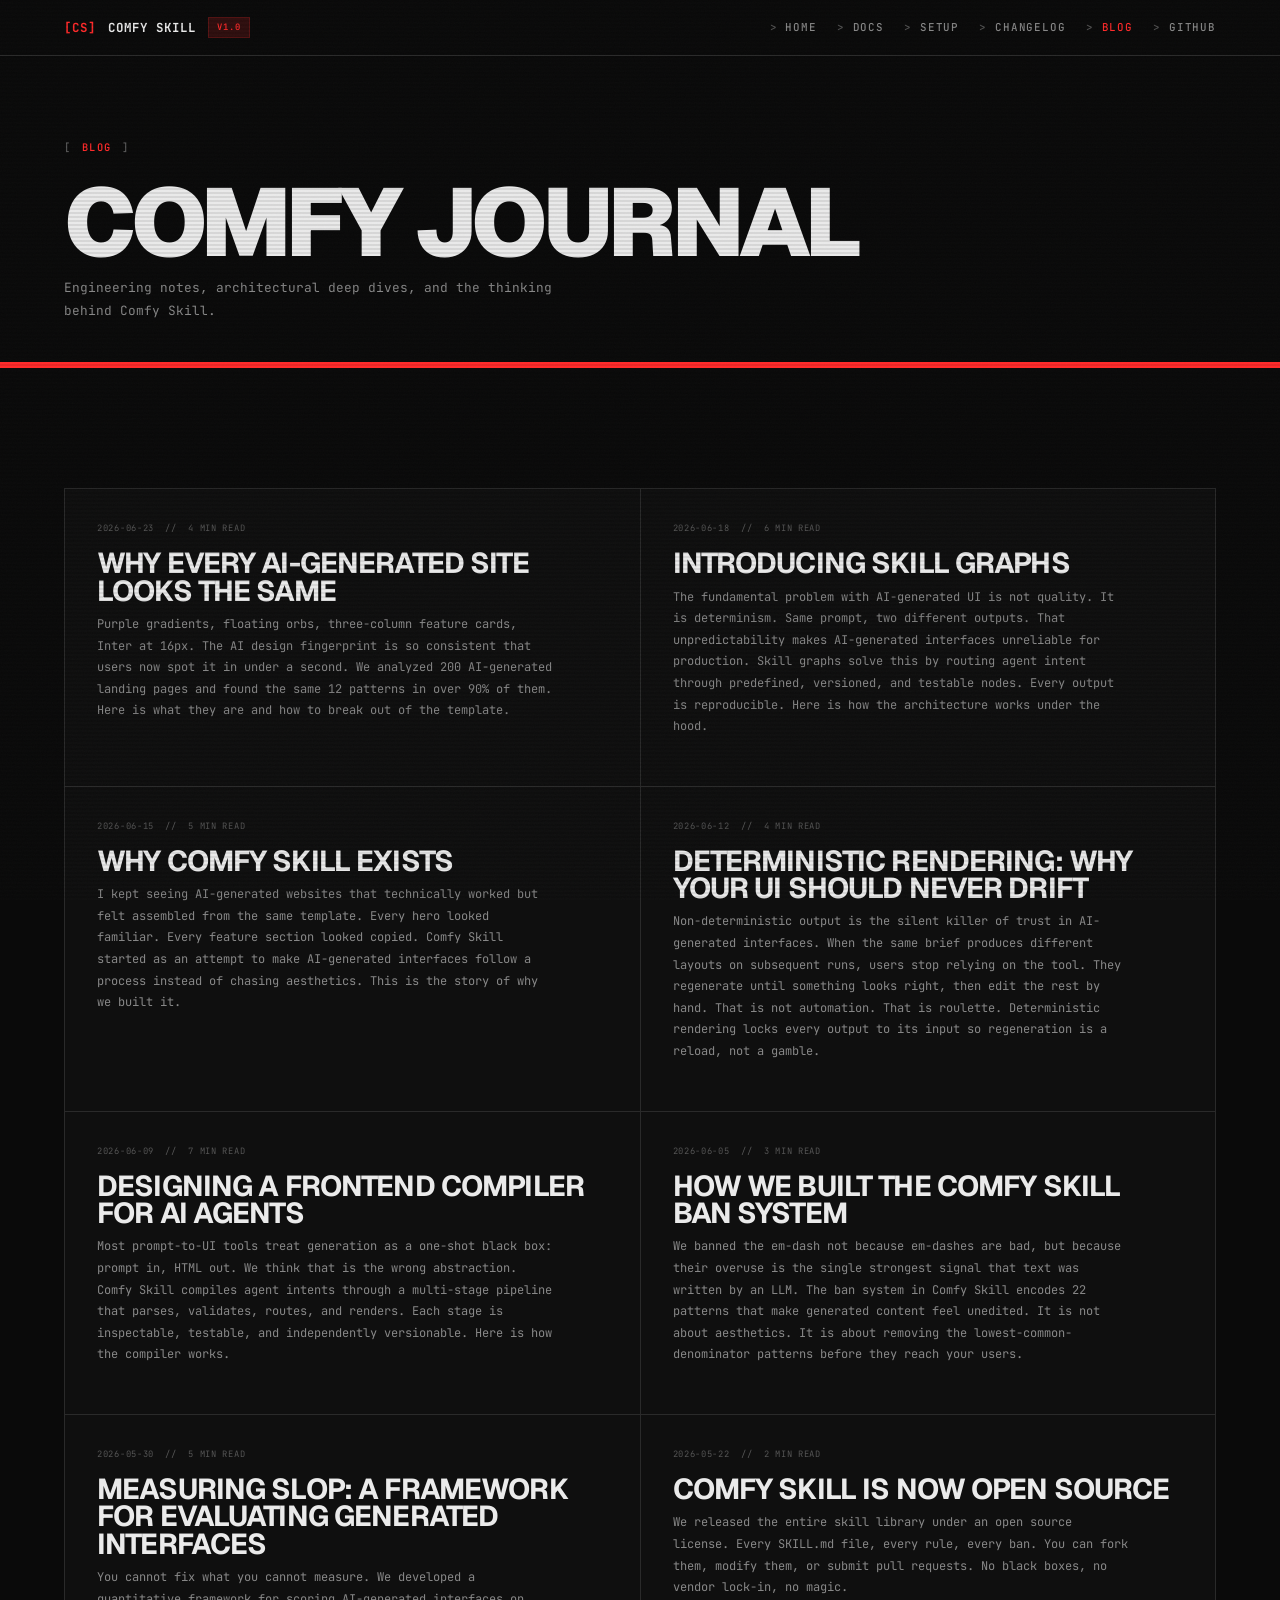
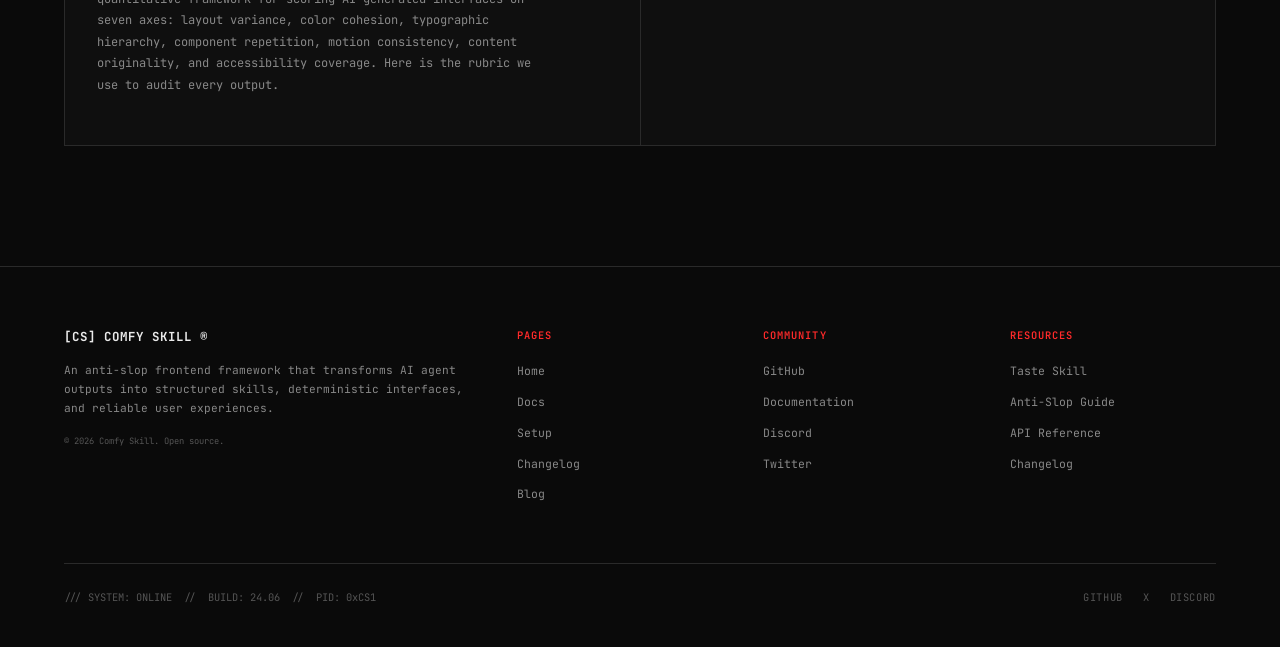
==== blog.html @ bde183cc "Website redesign" ====
<!DOCTYPE html>
<html lang="en">
<head>
  <meta charset="UTF-8" />
  <meta name="viewport" content="width=device-width, initial-scale=1.0" />
  <title>COMFY SKILL /// COMFY JOURNAL</title>
  <meta name="description" content="Comfy Journal - engineering, architecture, and philosophy behind Comfy Skill." />
  <link rel="preconnect" href="https://fonts.googleapis.com" />
  <link rel="preconnect" href="https://fonts.gstatic.com" crossorigin />
  <link href="https://fonts.googleapis.com/css2?family=Geist:wght@500;700;800;900&family=JetBrains+Mono:wght@400;500;600;700&display=swap" rel="stylesheet" />
  <link rel="stylesheet" href="styles.css" />
</head>
<body>
  <!-- ============ NAVIGATION ============ -->
  <nav class="nav" id="nav" role="navigation">
    <div class="nav-inner">
      <a href="index.html" class="nav-logo" aria-label="Comfy Skill home">
        <span class="nav-logo-mark" style="color:var(--red);">[CS]</span>
        <span>Comfy Skill</span>
        <span class="nav-badge">v1.0</span>
      </a>
      <ul class="nav-links">
        <li><a href="index.html">Home</a></li>
        <li><a href="docs.html">Docs</a></li>
        <li><a href="setup.html">Setup</a></li>
        <li><a href="changelog.html">Changelog</a></li>
        <li><a href="blog.html" class="active">Blog</a></li>
        <li><a href="https://github.com/Seive27/comfy-skill.git" target="_blank" rel="noopener">GitHub</a></li>
      </ul>
      <button class="nav-mobile-toggle" aria-label="Menu" aria-expanded="false">MENU</button>
    </div>
  </nav>

  <!-- ============ PAGE HEADER ============ -->
  <section class="page-header section-accent">
    <div class="container">
      <div class="section-label">BLOG</div>
      <h1>Comfy Journal</h1>
      <p>Engineering notes, architectural deep dives, and the thinking behind Comfy Skill.</p>
    </div>
  </section>

  <!-- ============ BLOG POSTS ============ -->
  <section class="section-accent">
    <div class="container">
      <div class="blog-grid">
        <article class="blog-card reveal">
          <div class="blog-meta">2026-06-23 &nbsp;//&nbsp; 4 min read</div>
          <h3>Why every AI-generated site looks the same</h3>
          <p>
            Purple gradients, floating orbs, three-column feature cards, Inter at 16px.
            The AI design fingerprint is so consistent that users now spot it in under a second.
            We analyzed 200 AI-generated landing pages and found the same 12 patterns in over
            90% of them. Here is what they are and how to break out of the template.
          </p>
        </article>

        <article class="blog-card reveal reveal-delay-1">
          <div class="blog-meta">2026-06-18 &nbsp;//&nbsp; 6 min read</div>
          <h3>Introducing Skill Graphs</h3>
          <p>
            The fundamental problem with AI-generated UI is not quality. It is determinism.
            Same prompt, two different outputs. That unpredictability makes AI-generated
            interfaces unreliable for production. Skill graphs solve this by routing agent
            intent through predefined, versioned, and testable nodes. Every output is
            reproducible. Here is how the architecture works under the hood.
          </p>
        </article>

        <article class="blog-card reveal reveal-delay-2">
          <div class="blog-meta">2026-06-15 &nbsp;//&nbsp; 5 min read</div>
          <h3>Why Comfy Skill exists</h3>
          <p>
            I kept seeing AI-generated websites that technically worked but felt assembled from
            the same template. Every hero looked familiar. Every feature section looked copied.
            Comfy Skill started as an attempt to make AI-generated interfaces follow a process
            instead of chasing aesthetics. This is the story of why we built it.
          </p>
        </article>

        <article class="blog-card reveal reveal-delay-2">
          <div class="blog-meta">2026-06-12 &nbsp;//&nbsp; 4 min read</div>
          <h3>Deterministic rendering: why your UI should never drift</h3>
          <p>
            Non-deterministic output is the silent killer of trust in AI-generated interfaces.
            When the same brief produces different layouts on subsequent runs, users stop relying
            on the tool. They regenerate until something looks right, then edit the rest by hand.
            That is not automation. That is roulette. Deterministic rendering locks every output
            to its input so regeneration is a reload, not a gamble.
          </p>
        </article>

        <article class="blog-card reveal reveal-delay-3">
          <div class="blog-meta">2026-06-09 &nbsp;//&nbsp; 7 min read</div>
          <h3>Designing a frontend compiler for AI agents</h3>
          <p>
            Most prompt-to-UI tools treat generation as a one-shot black box: prompt in, HTML out.
            We think that is the wrong abstraction. Comfy Skill compiles agent intents through
            a multi-stage pipeline that parses, validates, routes, and renders. Each stage is
            inspectable, testable, and independently versionable. Here is how the compiler works.
          </p>
        </article>

        <article class="blog-card reveal reveal-delay-3">
          <div class="blog-meta">2026-06-05 &nbsp;//&nbsp; 3 min read</div>
          <h3>How we built the Comfy Skill ban system</h3>
          <p>
            We banned the em-dash not because em-dashes are bad, but because their overuse is
            the single strongest signal that text was written by an LLM. The ban system in
            Comfy Skill encodes 22 patterns that make generated content feel unedited. It is
            not about aesthetics. It is about removing the lowest-common-denominator patterns
            before they reach your users.
          </p>
        </article>

        <article class="blog-card reveal reveal-delay-4">
          <div class="blog-meta">2026-05-30 &nbsp;//&nbsp; 5 min read</div>
          <h3>Measuring slop: a framework for evaluating generated interfaces</h3>
          <p>
            You cannot fix what you cannot measure. We developed a quantitative framework for
            scoring AI-generated interfaces on seven axes: layout variance, color cohesion,
            typographic hierarchy, component repetition, motion consistency, content originality,
            and accessibility coverage. Here is the rubric we use to audit every output.
          </p>
        </article>

        <article class="blog-card reveal reveal-delay-4">
          <div class="blog-meta">2026-05-22 &nbsp;//&nbsp; 2 min read</div>
          <h3>Comfy Skill is now open source</h3>
          <p>
            We released the entire skill library under an open source license. Every SKILL.md
            file, every rule, every ban. You can fork them, modify them, or submit pull requests.
            No black boxes, no vendor lock-in, no magic.
          </p>
        </article>
      </div>
    </div>
  </section>

  <!-- ============ FOOTER ============ -->
  <footer class="footer">
    <div class="container">
      <div class="footer-grid">
        <div>
          <div class="footer-brand-text">[CS] Comfy Skill &reg;</div>
          <p class="footer-desc">
            An anti-slop frontend framework that transforms AI agent outputs
            into structured skills, deterministic interfaces, and reliable user experiences.
          </p>
          <p style="font-family:var(--font-mono);font-size:0.55rem;color:var(--text-tertiary);margin-top:16px;">
            &copy; 2026 Comfy Skill. Open source.
          </p>
        </div>
        <div>
          <div class="footer-heading">Pages</div>
          <ul class="footer-links">
            <li><a href="index.html">Home</a></li>
            <li><a href="docs.html">Docs</a></li>
            <li><a href="setup.html">Setup</a></li>
            <li><a href="changelog.html">Changelog</a></li>
            <li><a href="blog.html">Blog</a></li>
          </ul>
        </div>
        <div>
          <div class="footer-heading">Community</div>
          <ul class="footer-links">
            <li><a href="https://github.com/Seive27/comfy-skill.git" target="_blank" rel="noopener">GitHub</a></li>
            <li><a href="#">Documentation</a></li>
            <li><a href="#">Discord</a></li>
            <li><a href="#">Twitter</a></li>
          </ul>
        </div>
        <div>
          <div class="footer-heading">Resources</div>
          <ul class="footer-links">
            <li><a href="#">Taste Skill</a></li>
            <li><a href="#">Anti-Slop Guide</a></li>
            <li><a href="#">API Reference</a></li>
            <li><a href="changelog.html">Changelog</a></li>
          </ul>
        </div>
      </div>
      <div class="footer-bottom">
        <p>/// SYSTEM: ONLINE &nbsp;//&nbsp; BUILD: 24.06 &nbsp;//&nbsp; PID: 0xCS1</p>
        <div class="footer-socials">
          <a href="#" aria-label="GitHub">GitHub</a>
          <a href="#" aria-label="Twitter">X</a>
          <a href="#" aria-label="Discord">Discord</a>
        </div>
      </div>
    </div>
  </footer>

  <script>
    (function() {
      var reveals = document.querySelectorAll('.reveal');
      if (reveals.length) {
        var observer = new IntersectionObserver(function(entries) {
          entries.forEach(function(entry) {
            if (entry.isIntersecting) { entry.target.classList.add('visible'); observer.unobserve(entry.target); }
          });
        }, { threshold: 0.10, rootMargin: '0px 0px -40px 0px' });
        reveals.forEach(function(el) { observer.observe(el); });
      }
      var toggleBtn = document.querySelector('.nav-mobile-toggle');
      var navLinks = document.querySelector('.nav-links');
      if (toggleBtn && navLinks) {
        toggleBtn.addEventListener('click', function() {
          navLinks.classList.toggle('open');
          toggleBtn.setAttribute('aria-expanded', navLinks.classList.contains('open'));
          toggleBtn.textContent = navLinks.classList.contains('open') ? 'CLOSE' : 'MENU';
        });
        navLinks.querySelectorAll('a').forEach(function(link) {
          link.addEventListener('click', function() {
            navLinks.classList.remove('open');
            toggleBtn.setAttribute('aria-expanded', 'false');
            toggleBtn.textContent = 'MENU';
          });
        });
      }
    })();
  </script>
</body>
</html>
---- styles.css ----
/* =============================================
   COMFY SKILL — TACTICAL TELEMETRY BRUTALIST
   
   Design Read: Developer-tool landing for technical
   buyers. Tactical Telemetry (Dark) aesthetic.
   Swiss Industrial Print structural foundations,
   military terminal framing, monospace micro-typography,
   aviation red accent. Zero border-radius.
   
   Archetype: Tactical Telemetry & CRT Terminal
   ============================================= */

/* --- Reset & Base --- */
*, *::before, *::after {
  margin: 0;
  padding: 0;
  box-sizing: border-box;
}

:root {
  --bg: #0A0A0A;
  --bg-surface: #111111;
  --bg-elevated: #181818;
  --bg-card: #0F0F0F;
  --text: #EAEAEA;
  --text-secondary: #888888;
  --text-tertiary: #555555;
  --red: #FF2A2A;
  --red-dim: rgba(255, 42, 42, 0.15);
  --red-mid: rgba(255, 42, 42, 0.35);
  --red-glow: rgba(255, 42, 42, 0.08);
  --border: #2A2A2A;
  --border-light: #3A3A3A;
  --green: #4AF626;
  --font-display: 'Geist', 'Inter', 'Helvetica Neue', sans-serif;
  --font-mono: 'JetBrains Mono', 'IBM Plex Mono', 'SF Mono', 'Fira Code', monospace;
  --max-width: 1200px;
  --nav-height: 56px;
}

html {
  scroll-behavior: smooth;
  -webkit-font-smoothing: antialiased;
  -moz-osx-font-smoothing: grayscale;
}

body {
  font-family: var(--font-mono);
  background-color: var(--bg);
  color: var(--text);
  line-height: 1.6;
  overflow-x: hidden;
  font-size: 13px;
}

/* --- CRT Scanlines --- */
body::before {
  content: '';
  position: fixed;
  inset: 0;
  z-index: 9999;
  pointer-events: none;
  background: repeating-linear-gradient(
    0deg,
    transparent,
    transparent 2px,
    rgba(0, 0, 0, 0.08) 2px,
    rgba(0, 0, 0, 0.08) 4px
  );
}

/* --- Mechanical Noise --- */
body::after {
  content: '';
  position: fixed;
  inset: 0;
  z-index: 9998;
  pointer-events: none;
  opacity: 0.025;
  background-image: url("data:image/svg+xml,%3Csvg viewBox='0 0 256 256' xmlns='http://www.w3.org/2000/svg'%3E%3Cfilter id='n'%3E%3CfeTurbulence type='fractalNoise' baseFrequency='.8' numOctaves='4' stitchTiles='stitch'/%3E%3C/filter%3E%3Crect width='100%25' height='100%25' filter='url(%23n)'/%3E%3C/svg%3E");
  background-repeat: repeat;
  background-size: 256px 256px;
}

/* --- Page wrapper for content below fixed nav --- */
/* --- Typography --- */
h1, h2, h3, h4, h5, h6 {
  font-family: var(--font-display);
  font-weight: 800;
  line-height: 0.92;
  letter-spacing: -0.04em;
  text-transform: uppercase;
}

h1 {
  font-size: clamp(3.5rem, 8vw, 6rem);
  font-weight: 900;
  letter-spacing: -0.05em;
  line-height: 0.88;
}

h2 {
  font-size: clamp(2rem, 5vw, 3.5rem);
  font-weight: 800;
  letter-spacing: -0.04em;
  line-height: 0.9;
}

h3 {
  font-size: clamp(1.2rem, 2.5vw, 1.8rem);
  font-weight: 700;
  letter-spacing: -0.03em;
  line-height: 0.95;
}

h4 {
  font-family: var(--font-mono);
  font-weight: 600;
  font-size: 0.8rem;
  letter-spacing: 0.04em;
  text-transform: uppercase;
  line-height: 1.3;
}

p {
  color: var(--text-secondary);
  max-width: 65ch;
  line-height: 1.8;
  font-size: 0.82rem;
}

a {
  color: inherit;
  text-decoration: none;
}

/* --- Selection --- */
::selection {
  background: var(--red);
  color: #000;
}

/* --- Focus --- */
a:focus-visible,
button:focus-visible {
  outline: 2px solid var(--red);
  outline-offset: 2px;
}

/* --- Layout Containers --- */
.container {
  max-width: var(--max-width);
  margin: 0 auto;
  padding: 0 24px;
}

section {
  padding: 80px 0;
  border-bottom: 1px solid var(--border);
}

section:last-of-type {
  border-bottom: none;
}

@media (min-width: 768px) {
  section { padding: 100px 0; }
}

@media (min-width: 1024px) {
  section { padding: 120px 0; }
}

/* --- Utility: Top border accent --- */
.section-accent {
  border-top: 3px solid var(--red);
}

/* --- Section labels --- */
.section-label {
  font-family: var(--font-mono);
  font-size: 0.65rem;
  font-weight: 600;
  letter-spacing: 0.15em;
  text-transform: uppercase;
  color: var(--red);
  margin-bottom: 24px;
  display: flex;
  align-items: center;
  gap: 10px;
}

.section-label::before {
  content: '[';
  color: var(--text-tertiary);
}

.section-label::after {
  content: ']';
  color: var(--text-tertiary);
}

/* --- Buttons --- */
.btn {
  display: inline-flex;
  align-items: center;
  gap: 10px;
  font-family: var(--font-mono);
  font-weight: 600;
  font-size: 0.72rem;
  padding: 12px 28px;
  border: 1px solid var(--border);
  cursor: pointer;
  transition: background 0.12s ease, border-color 0.12s ease, color 0.12s ease;
  text-transform: uppercase;
  letter-spacing: 0.06em;
  white-space: nowrap;
}

.btn:active {
  transform: scale(0.97);
}

.btn-primary {
  background: var(--red);
  color: #000;
  border-color: var(--red);
}

.btn-primary:hover {
  background: #cc0000;
  border-color: #cc0000;
}

.btn-secondary {
  background: transparent;
  color: var(--text);
  border-color: var(--border);
}

.btn-secondary:hover {
  border-color: var(--text);
  background: rgba(255, 255, 255, 0.03);
}

/* === Navigation === */
.nav {
  position: fixed;
  top: 0;
  left: 0;
  right: 0;
  z-index: 100;
  height: var(--nav-height);
  background: var(--bg);
  border-bottom: 1px solid var(--border);
}

.nav-inner {
  max-width: var(--max-width);
  margin: 0 auto;
  padding: 0 24px;
  height: 100%;
  display: flex;
  align-items: center;
  justify-content: space-between;
}

.nav-logo {
  display: flex;
  align-items: center;
  gap: 12px;
  font-family: var(--font-mono);
  font-weight: 700;
  font-size: 0.78rem;
  color: var(--text);
  letter-spacing: 0.08em;
  text-transform: uppercase;
}

.nav-badge {
  display: inline-flex;
  align-items: center;
  padding: 2px 8px;
  font-size: 0.55rem;
  font-weight: 600;
  text-transform: uppercase;
  letter-spacing: 0.1em;
  background: var(--red-dim);
  color: var(--red);
  border: 1px solid rgba(255, 42, 42, 0.2);
}

.nav-links {
  display: flex;
  align-items: center;
  gap: 20px;
  list-style: none;
}

.nav-links a {
  font-family: var(--font-mono);
  font-size: 0.68rem;
  font-weight: 500;
  color: var(--text-secondary);
  text-transform: uppercase;
  letter-spacing: 0.08em;
  transition: color 0.12s ease;
  position: relative;
}

.nav-links a:hover {
  color: var(--red);
}

.nav-links a::before {
  content: '> ';
  color: var(--text-tertiary);
}

/* Active nav link */
.nav-links a.active {
  color: var(--red);
}

.nav-mobile-toggle {
  display: none;
  background: none;
  border: 1px solid var(--border);
  cursor: pointer;
  padding: 8px 10px;
  color: var(--text);
  font-family: var(--font-mono);
  font-size: 0.65rem;
  text-transform: uppercase;
  letter-spacing: 0.06em;
}

/* === HERO (sub-page variant) === */
/* === PAGE HEADER (internal pages) === */
.page-header {
  padding: calc(var(--nav-height) + 80px) 0 40px;
  border-bottom: 3px solid var(--red);
}

.page-header h1 {
  margin-bottom: 12px;
}

.page-header p {
  font-family: var(--font-mono);
  font-size: 0.8rem;
  color: var(--text-secondary);
}

/* === CHANGELOG === */
.changelog-section {
  background: var(--bg-surface);
}

.changelog-entry {
  border: 1px solid var(--border);
  margin-bottom: 24px;
}

.changelog-header {
  display: flex;
  justify-content: space-between;
  align-items: center;
  padding: 20px 24px;
  border-bottom: 1px solid var(--border);
  background: var(--bg-card);
  gap: 16px;
}

.changelog-version {
  font-family: var(--font-display);
  font-weight: 800;
  font-size: clamp(1.2rem, 2.5vw, 1.6rem);
  color: var(--red);
  letter-spacing: -0.02em;
}

.changelog-date {
  font-family: var(--font-mono);
  font-size: 0.62rem;
  color: var(--text-tertiary);
  text-transform: uppercase;
  letter-spacing: 0.08em;
  flex-shrink: 0;
}

.changelog-body {
  padding: 24px;
  background: var(--bg-card);
}

.changelog-body p {
  font-family: var(--font-mono);
  font-size: 0.78rem;
  color: var(--text-secondary);
  margin-bottom: 16px;
  max-width: none;
}

.changelog-body p:last-child {
  margin-bottom: 0;
}

.changelog-list {
  list-style: none;
}

.changelog-list li {
  padding: 10px 0;
  border-bottom: 1px solid var(--border);
  display: flex;
  align-items: flex-start;
  gap: 12px;
  font-family: var(--font-mono);
  font-size: 0.75rem;
  color: var(--text-secondary);
}

.changelog-list li:last-child {
  border-bottom: none;
}

.changelog-tag {
  display: inline-flex;
  padding: 2px 8px;
  font-size: 0.5rem;
  font-weight: 600;
  text-transform: uppercase;
  letter-spacing: 0.08em;
  flex-shrink: 0;
  margin-top: 2px;
}

.changelog-tag-added {
  background: rgba(74, 246, 38, 0.12);
  color: var(--green);
  border: 1px solid rgba(74, 246, 38, 0.2);
}

.changelog-tag-fixed {
  background: var(--red-dim);
  color: var(--red);
  border: 1px solid rgba(255, 42, 42, 0.2);
}

.changelog-tag-changed {
  background: rgba(255, 255, 255, 0.06);
  color: var(--text-secondary);
  border: 1px solid var(--border);
}

/* === BLOG === */
.blog-grid {
  display: grid;
  grid-template-columns: 1fr;
  gap: 1px;
  background: var(--border);
  border: 1px solid var(--border);
}

@media (min-width: 768px) {
  .blog-grid {
    grid-template-columns: 1fr 1fr;
  }
}

.blog-card {
  background: var(--bg-card);
  padding: 32px;
  display: flex;
  flex-direction: column;
}

.blog-card h3 {
  margin-bottom: 10px;
}

.blog-card p {
  font-size: 0.75rem;
  margin-bottom: 16px;
  flex: 1;
}

.blog-meta {
  font-family: var(--font-mono);
  font-size: 0.55rem;
  color: var(--text-tertiary);
  text-transform: uppercase;
  letter-spacing: 0.08em;
  margin-bottom: 14px;
}

/* === SETUP GUIDE === */
.setup-intro {
  margin-bottom: 60px;
}

.setup-intro h2 {
  margin-bottom: 16px;
}

.setup-intro p {
  max-width: 520px;
  font-size: 0.85rem;
}

.setup-bento-grid {
  display: grid;
  grid-template-columns: 1fr;
  gap: 1px;
  background: var(--border);
  border: 1px solid var(--border);
}

@media (min-width: 768px) {
  .setup-bento-grid {
    grid-template-columns: 1fr 1fr;
    grid-template-rows: auto auto;
  }
  .setup-bento-cell:nth-child(3) {
    grid-row: 1 / 3;
    grid-column: 2;
  }
}

.setup-bento-cell {
  background: var(--bg-card);
  padding: 36px;
  display: flex;
  flex-direction: column;
}

.setup-bento-cell-accent {
  background: #0D0D0D;
}

.setup-bento-index {
  font-family: var(--font-mono);
  font-size: 0.7rem;
  font-weight: 700;
  color: var(--red);
  letter-spacing: 0.08em;
  margin-bottom: 16px;
}

.setup-bento-cell h3 {
  font-size: clamp(1rem, 2vw, 1.4rem);
  margin-bottom: 12px;
}

.setup-bento-cell p {
  font-size: 0.8rem;
  margin-bottom: 20px;
  flex: 1;
}

.setup-code-block {
  margin-top: auto;
  background: #050505;
  border: 1px solid var(--border);
  padding: 16px;
  overflow-x: auto;
}

.setup-code-block code {
  font-family: var(--font-mono);
  font-size: 0.7rem;
  color: var(--text);
  line-height: 1.7;
  white-space: pre;
}

.setup-code-block .code-comment {
  color: var(--text-tertiary);
}

.setup-code-block .code-command {
  color: var(--green);
}

.setup-code-block .code-string {
  color: var(--text-secondary);
}

.setup-tip {
  margin-top: 24px;
  padding: 14px 18px;
  border: 1px solid var(--border);
  font-family: var(--font-mono);
  font-size: 0.72rem;
  color: var(--text-secondary);
  display: flex;
  align-items: flex-start;
  gap: 10px;
}

.setup-tip-icon {
  color: var(--red);
  flex-shrink: 0;
  font-size: 0.65rem;
}

/* === HOMEPAGE HERO === */
.hero {
  padding-top: calc(var(--nav-height) + 40px);
  padding-bottom: 60px;
  min-height: 100dvh;
  display: flex;
  align-items: center;
  position: relative;
  border-bottom: 3px solid var(--red);
}

.hero-grid {
  display: flex;
  flex-direction: column;
  align-items: flex-start;
  position: relative;
  z-index: 1;
}

.hero-content {
  max-width: 800px;
}

.hero-label {
  font-family: var(--font-mono);
  font-size: 0.65rem;
  font-weight: 600;
  letter-spacing: 0.18em;
  text-transform: uppercase;
  color: var(--red);
  margin-bottom: 32px;
  display: flex;
  align-items: center;
  gap: 10px;
}

.hero-label::before {
  content: '//';
  color: var(--text-tertiary);
}

.hero-label::after {
  content: 'STATUS: ACTIVE';
  color: var(--green);
  font-size: 0.55rem;
  letter-spacing: 0.1em;
  font-weight: 500;
}

.hero h1 {
  margin-bottom: 24px;
  max-width: 900px;
}

.hero h1 .highlight {
  color: var(--red);
}

.hero-sub {
  font-family: var(--font-mono);
  font-size: 0.85rem;
  line-height: 1.7;
  margin-bottom: 36px;
  max-width: 580px;
  color: var(--text-secondary);
}

.hero-actions {
  display: flex;
  flex-wrap: wrap;
  gap: 12px;
}

.hero-terminal {
  margin-top: 48px;
  width: 100%;
  max-width: 700px;
  border: 1px solid var(--border);
  background: #050505;
}

.hero-terminal-header {
  display: flex;
  align-items: center;
  gap: 10px;
  padding: 8px 14px;
  border-bottom: 1px solid var(--border);
  font-family: var(--font-mono);
  font-size: 0.6rem;
  color: var(--text-tertiary);
  text-transform: uppercase;
  letter-spacing: 0.08em;
}

.hero-terminal-dot {
  width: 6px;
  height: 6px;
  background: var(--red);
}

.hero-terminal-body {
  padding: 16px 14px;
  display: flex;
  align-items: center;
  gap: 10px;
}

.hero-terminal-prompt {
  font-family: var(--font-mono);
  font-size: 0.75rem;
  color: var(--red);
  flex-shrink: 0;
}

.hero-terminal-code {
  font-family: var(--font-mono);
  font-size: 0.75rem;
  color: var(--text);
  word-break: break-all;
  flex: 1;
  min-width: 0;
  line-height: 1.6;
}

.hero-terminal-code .code-flag {
  color: var(--green);
}

.hero-terminal-code .code-str {
  color: var(--text-secondary);
}

.hero-terminal-btn {
  display: inline-flex;
  align-items: center;
  padding: 4px 12px;
  border: 1px solid var(--border);
  font-family: var(--font-mono);
  font-size: 0.6rem;
  font-weight: 600;
  color: var(--text-secondary);
  cursor: pointer;
  background: transparent;
  text-transform: uppercase;
  letter-spacing: 0.06em;
  flex-shrink: 0;
  transition: border-color 0.12s ease, color 0.12s ease;
}

.hero-terminal-btn:hover {
  border-color: var(--red);
  color: var(--red);
}

.hero-terminal-btn:active {
  transform: scale(0.97);
}

.hero-terminal-btn.copied {
  border-color: var(--green);
  color: var(--green);
}

.hero-install-note {
  font-family: var(--font-mono);
  font-size: 0.6rem;
  color: var(--text-tertiary);
  margin-top: 10px;
  padding-left: 14px;
}

.hero-install-note::before {
  content: '>> ';
  color: var(--text-tertiary);
}

/* === TRUSTED BY === */
.trusted {
  padding: 0 0 60px;
  border-bottom: 1px solid var(--border);
}

.trusted-content {
  text-align: center;
}

.trusted-label {
  font-family: var(--font-mono);
  font-size: 0.6rem;
  font-weight: 600;
  color: var(--text-tertiary);
  text-transform: uppercase;
  letter-spacing: 0.15em;
  margin-bottom: 28px;
  display: flex;
  align-items: center;
  justify-content: center;
  gap: 10px;
}

.trusted-label::before,
.trusted-label::after {
  content: '';
  flex: 1;
  max-width: 60px;
  height: 1px;
  background: var(--border);
}

.trusted-logos {
  display: flex;
  flex-wrap: wrap;
  justify-content: center;
  gap: 40px;
  align-items: center;
}

.trusted-logo-item {
  display: inline-flex;
  align-items: center;
  height: 22px;
  opacity: 0.4;
  transition: opacity 0.12s ease;
  filter: grayscale(1);
}

.trusted-logo-item:hover {
  opacity: 0.8;
}

.trusted-logo-item img {
  height: 100%;
  width: auto;
}

/* === PROBLEM === */
.problem {
  background: var(--bg-surface);
}

.problem-inner {
  display: grid;
  grid-template-columns: 1fr;
  gap: 48px;
}

@media (min-width: 768px) {
  .problem-inner {
    grid-template-columns: 1fr 1fr;
    gap: 60px;
  }
}

.problem-text {
  display: flex;
  flex-direction: column;
  justify-content: center;
}

.problem-text h2 {
  margin-bottom: 20px;
  max-width: 500px;
}

.problem-text p {
  font-size: 0.85rem;
}

.problem-cards {
  display: flex;
  flex-direction: column;
  gap: 0;
  border: 1px solid var(--border);
}

.problem-card {
  padding: 24px;
  border-bottom: 1px solid var(--border);
  display: grid;
  grid-template-columns: auto 1fr;
  gap: 16px;
  align-items: start;
  transition: background 0.12s ease;
}

.problem-card:last-child {
  border-bottom: none;
}

.problem-card:hover {
  background: rgba(255, 42, 42, 0.03);
}

.problem-card-index {
  font-family: var(--font-mono);
  font-size: 0.65rem;
  font-weight: 600;
  color: var(--red);
  letter-spacing: 0.1em;
  flex-shrink: 0;
  padding-top: 2px;
}

.problem-card-text h4 {
  color: var(--text);
  margin-bottom: 6px;
}

.problem-card-text p {
  font-size: 0.78rem;
  line-height: 1.7;
  color: var(--text-secondary);
}

/* === BENTO / THREE LAYERS === */
.bento-intro {
  margin-bottom: 60px;
}

.bento-intro h2 {
  margin-bottom: 16px;
  max-width: 600px;
}

.bento-intro p {
  max-width: 520px;
  font-size: 0.85rem;
}

.bento-grid {
  display: grid;
  grid-template-columns: 1fr;
  gap: 1px;
  background: var(--border);
  border: 1px solid var(--border);
}

@media (min-width: 768px) {
  .bento-grid {
    grid-template-columns: 1fr 1fr;
  }
}

.bento-cell {
  background: var(--bg-card);
  padding: 36px;
}

.bento-cell h3 {
  margin-bottom: 16px;
}

.bento-cell p {
  font-size: 0.8rem;
  line-height: 1.7;
}

.bento-cell-label {
  font-family: var(--font-mono);
  font-size: 0.55rem;
  font-weight: 600;
  color: var(--red);
  letter-spacing: 0.12em;
  text-transform: uppercase;
  margin-bottom: 16px;
}

.bento-cell-accent {
  background: #0D0D0D;
}

.bento-svg-wrap {
  padding: 36px;
  background: #080808;
  display: flex;
  align-items: center;
  justify-content: center;
}

.bento-svg-wrap svg {
  width: 100%;
  max-width: 300px;
  height: auto;
}

/* === PIPELINE === */
.pipeline {
  background: var(--bg-surface);
}

.pipeline-intro {
  margin-bottom: 60px;
}

.pipeline-intro h2 {
  margin-bottom: 16px;
}

.pipeline-intro p {
  max-width: 520px;
  font-size: 0.85rem;
}

.pipeline-flow {
  display: grid;
  grid-template-columns: 1fr;
  gap: 1px;
  background: var(--border);
  border: 1px solid var(--border);
}

@media (min-width: 768px) {
  .pipeline-flow {
    grid-template-columns: repeat(4, 1fr);
  }
}

.pipeline-step {
  background: var(--bg-card);
  padding: 28px 24px;
  position: relative;
}

.pipeline-step-num {
  font-family: var(--font-mono);
  font-size: 0.6rem;
  font-weight: 600;
  color: var(--red);
  letter-spacing: 0.12em;
  text-transform: uppercase;
  margin-bottom: 14px;
}

.pipeline-step h4 {
  color: var(--text);
  margin-bottom: 8px;
}

.pipeline-step p {
  font-size: 0.75rem;
  line-height: 1.7;
}

.pipeline-step::before {
  content: '||';
  position: absolute;
  top: 12px;
  right: 16px;
  font-family: var(--font-mono);
  font-size: 0.5rem;
  color: var(--text-tertiary);
  opacity: 0.4;
}

/* === PRINCIPLES === */
.principles {
  background: var(--bg-surface);
}

.principles-intro {
  margin-bottom: 60px;
}

.principles-intro h2 {
  margin-bottom: 16px;
}

.principles-intro p {
  max-width: 520px;
  font-size: 0.85rem;
}

.principles-grid {
  display: grid;
  grid-template-columns: 1fr;
  gap: 1px;
  background: var(--border);
  border: 1px solid var(--border);
}

@media (min-width: 640px) {
  .principles-grid { grid-template-columns: repeat(2, 1fr); }
}

@media (min-width: 1024px) {
  .principles-grid { grid-template-columns: repeat(4, 1fr); }
}

.principle-card {
  background: var(--bg-card);
  padding: 32px 28px;
}

.principle-card h4 {
  color: var(--text);
  margin-bottom: 10px;
}

.principle-card p {
  font-size: 0.75rem;
  line-height: 1.7;
}

/* === FEATURES === */
.features-intro {
  margin-bottom: 60px;
}

.features-intro h2 {
  margin-bottom: 16px;
}

.features-intro p {
  max-width: 520px;
  font-size: 0.85rem;
}

.features-grid {
  display: grid;
  grid-template-columns: 1fr;
  gap: 1px;
  background: var(--border);
  border: 1px solid var(--border);
}

@media (min-width: 640px) {
  .features-grid { grid-template-columns: repeat(2, 1fr); }
}

@media (min-width: 1024px) {
  .features-grid { grid-template-columns: repeat(3, 1fr); }
}

.feature-card {
  background: var(--bg-card);
  padding: 32px 28px;
}

.feature-card h4 {
  color: var(--text);
  margin-bottom: 10px;
}

.feature-card p {
  font-size: 0.75rem;
  line-height: 1.7;
}

.feature-symbol {
  font-family: var(--font-mono);
  font-size: 0.7rem;
  font-weight: 700;
  color: var(--red);
  margin-bottom: 16px;
}

/* === OPEN SOURCE === */
.oss {
  background: var(--bg-surface);
  text-align: center;
}

.oss-content {
  max-width: 560px;
  margin: 0 auto;
}

.oss-content h2 {
  margin-bottom: 16px;
}

.oss-content p {
  margin: 0 auto 36px;
  font-size: 0.85rem;
}

.oss-stats {
  display: flex;
  justify-content: center;
  gap: 60px;
  margin-bottom: 40px;
}

.oss-stat-number {
  font-family: var(--font-display);
  font-weight: 900;
  font-size: clamp(2.5rem, 5vw, 3.5rem);
  color: var(--red);
  line-height: 1;
  letter-spacing: -0.03em;
}

.oss-stat-label {
  font-family: var(--font-mono);
  font-size: 0.65rem;
  color: var(--text-tertiary);
  text-transform: uppercase;
  letter-spacing: 0.1em;
  margin-top: 8px;
}

.oss-ctas {
  display: flex;
  flex-wrap: wrap;
  gap: 12px;
  justify-content: center;
}

/* === CTA === */
.cta-section {
  text-align: center;
  border-top: 3px solid var(--red);
  border-bottom: 3px solid var(--red);
}

.cta-content {
  max-width: 560px;
  margin: 0 auto;
}

.cta-content h2 {
  margin-bottom: 16px;
}

.cta-content p {
  margin: 0 auto 36px;
  font-size: 0.85rem;
}

.cta-actions {
  display: flex;
  flex-wrap: wrap;
  gap: 12px;
  justify-content: center;
}

/* === DOCS === */
.docs {
  background: var(--bg-surface);
}

.docs-header {
  margin-bottom: 64px;
}

.docs-header h2 {
  margin-bottom: 16px;
}

.docs-header-sub {
  max-width: 520px;
  font-family: var(--font-mono);
  font-size: 0.8rem;
  color: var(--text-secondary);
  line-height: 1.7;
}

.docs-section {
  margin-bottom: 80px;
}

.docs-section:last-child {
  margin-bottom: 0;
}

.docs-section-label {
  font-family: var(--font-mono);
  font-size: 0.6rem;
  font-weight: 600;
  text-transform: uppercase;
  letter-spacing: 0.15em;
  color: var(--red);
  margin-bottom: 16px;
}

.docs-section h3 {
  margin-bottom: 12px;
}

.docs-section-desc {
  max-width: 560px;
  margin-bottom: 32px;
  font-size: 0.8rem;
}

.docs-cards-grid {
  display: grid;
  grid-template-columns: 1fr;
  gap: 1px;
  background: var(--border);
  border: 1px solid var(--border);
}

@media (min-width: 768px) {
  .docs-cards-grid { grid-template-columns: repeat(3, 1fr); }
}

.docs-card {
  background: var(--bg-card);
  padding: 32px;
  display: flex;
  flex-direction: column;
}

.docs-card h4 {
  color: var(--text);
  margin-bottom: 10px;
}

.docs-card p {
  font-size: 0.75rem;
  margin-bottom: 20px;
  flex: 1;
}

.docs-card-index {
  font-family: var(--font-mono);
  font-size: 0.55rem;
  font-weight: 600;
  color: var(--text-tertiary);
  letter-spacing: 0.08em;
  margin-bottom: 12px;
}

.docs-card-index-red {
  color: var(--red);
}

.docs-code-block {
  margin-top: auto;
  background: #050505;
  border: 1px solid var(--border);
  padding: 12px;
  display: flex;
  align-items: center;
  justify-content: space-between;
  gap: 8px;
}

.docs-code-block code {
  font-family: var(--font-mono);
  font-size: 0.62rem;
  color: var(--text);
  line-height: 1.5;
  word-break: break-all;
  flex: 1;
  min-width: 0;
}

.docs-code-block .code-command {
  color: var(--green);
}
.docs-code-block .code-string {
  color: var(--text-secondary);
}

.docs-tip {
  margin-top: 20px;
  padding: 14px 18px;
  border: 1px solid var(--border);
  font-family: var(--font-mono);
  font-size: 0.72rem;
  color: var(--text-secondary);
  display: flex;
  align-items: flex-start;
  gap: 10px;
}

.docs-tip-icon {
  color: var(--red);
  flex-shrink: 0;
}

.docs-agents {
  display: flex;
  flex-wrap: wrap;
  gap: 8px;
}

.docs-agent-pill {
  display: inline-flex;
  padding: 6px 14px;
  font-family: var(--font-mono);
  font-size: 0.68rem;
  font-weight: 500;
  border: 1px solid var(--border);
  color: var(--text-secondary);
  letter-spacing: 0.04em;
  text-transform: uppercase;
  transition: border-color 0.12s ease, color 0.12s ease;
}

.docs-agent-pill:hover {
  border-color: var(--red);
  color: var(--red);
}

.docs-features {
  display: grid;
  grid-template-columns: 1fr;
  border: 1px solid var(--border);
}

.docs-features::before {
  content: '+ + + + + + + + + + + + + + + + + + + + + + + + + + + +';
  display: block;
  padding: 6px 16px;
  font-family: var(--font-mono);
  font-size: 0.45rem;
  color: var(--text-tertiary);
  letter-spacing: 0.3em;
  opacity: 0.3;
  border-bottom: 1px solid var(--border);
  overflow: hidden;
  white-space: nowrap;
}

@media (min-width: 640px) {
  .docs-features {
    grid-template-columns: repeat(2, 1fr);
  }
}

.docs-feature {
  display: flex;
  gap: 14px;
  padding: 20px;
  border-bottom: 1px solid var(--border);
  border-right: 1px solid var(--border);
}

.docs-feature:nth-child(even) {
  border-right: none;
}

.docs-feature:last-child,
.docs-feature:nth-last-child(2):nth-child(odd) {
  border-bottom: none;
}

@media (max-width: 639px) {
  .docs-feature { border-right: none; }
  .docs-feature:last-child { border-bottom: none; }
}

.docs-feature-marker {
  font-family: var(--font-mono);
  font-size: 0.6rem;
  font-weight: 700;
  color: var(--red);
  flex-shrink: 0;
  padding-top: 2px;
}

.docs-feature-text h4 {
  color: var(--text);
  margin-bottom: 4px;
}

.docs-feature-text p {
  font-size: 0.72rem;
  line-height: 1.7;
  color: var(--text-secondary);
}

.docs-lock-grid {
  display: grid;
  grid-template-columns: 1fr;
  gap: 1px;
  background: var(--border);
  border: 1px solid var(--border);
}

@media (min-width: 640px) {
  .docs-lock-grid { grid-template-columns: repeat(3, 1fr); }
}

.docs-lock-card {
  background: var(--bg-card);
  padding: 32px;
}

.docs-lock-card h4 {
  color: var(--text);
  margin-bottom: 10px;
}

.docs-lock-card p {
  font-size: 0.75rem;
  line-height: 1.7;
}

.docs-lock-icon {
  font-family: var(--font-mono);
  font-size: 0.8rem;
  font-weight: 700;
  color: var(--red);
  margin-bottom: 16px;
}

.docs-rules {
  border: 1px solid var(--border);
}

.docs-rule {
  display: flex;
  justify-content: space-between;
  align-items: center;
  padding: 16px 20px;
  border-bottom: 1px solid var(--border);
  gap: 16px;
}

.docs-rule:last-child {
  border-bottom: none;
}

.docs-rule-label {
  font-family: var(--font-mono);
  font-weight: 600;
  font-size: 0.72rem;
  color: var(--text);
  text-transform: uppercase;
  letter-spacing: 0.04em;
  flex-shrink: 0;
}

.docs-rule-value {
  font-family: var(--font-mono);
  font-size: 0.7rem;
  color: var(--text-secondary);
  text-align: right;
}

.docs-bans {
  border: 1px solid var(--border);
}

.docs-ban {
  padding: 14px 20px;
  border-bottom: 1px solid var(--border);
  display: flex;
  flex-direction: column;
  gap: 2px;
}

.docs-ban:last-child {
  border-bottom: none;
}

.docs-ban-name {
  font-family: var(--font-mono);
  font-weight: 600;
  font-size: 0.7rem;
  color: var(--text);
  text-transform: uppercase;
  letter-spacing: 0.04em;
}

.docs-ban-desc {
  font-family: var(--font-mono);
  font-size: 0.68rem;
  color: var(--text-secondary);
}

.docs-bans-more {
  margin-top: 20px;
  font-family: var(--font-mono);
  font-size: 0.72rem;
}

.docs-bans-more a {
  color: var(--red);
  text-decoration: underline;
  text-underline-offset: 3px;
  transition: opacity 0.12s ease;
}

.docs-bans-more a:hover {
  opacity: 0.7;
}

/* === FOOTER === */
.footer {
  padding: 60px 0 40px;
  border-top: 1px solid var(--border);
}

.footer-grid {
  display: grid;
  grid-template-columns: 1fr;
  gap: 40px;
}

@media (min-width: 768px) {
  .footer-grid {
    grid-template-columns: 2fr 1fr 1fr 1fr;
  }
}

.footer-brand-text {
  font-family: var(--font-mono);
  font-weight: 700;
  font-size: 0.78rem;
  color: var(--text);
  text-transform: uppercase;
  letter-spacing: 0.08em;
  margin-bottom: 14px;
}

.footer-desc {
  font-family: var(--font-mono);
  font-size: 0.7rem;
  line-height: 1.7;
  color: var(--text-secondary);
}

.footer-heading {
  font-family: var(--font-mono);
  font-weight: 600;
  font-size: 0.65rem;
  text-transform: uppercase;
  letter-spacing: 0.1em;
  color: var(--red);
  margin-bottom: 18px;
}

.footer-links {
  list-style: none;
}

.footer-links li {
  margin-bottom: 10px;
}

.footer-links a {
  font-family: var(--font-mono);
  font-size: 0.72rem;
  color: var(--text-secondary);
  transition: color 0.12s ease;
}

.footer-links a:hover {
  color: var(--red);
}

.footer-bottom {
  margin-top: 48px;
  padding-top: 24px;
  border-top: 1px solid var(--border);
  display: flex;
  justify-content: space-between;
  align-items: center;
  flex-wrap: wrap;
  gap: 12px;
}

.footer-bottom p {
  font-family: var(--font-mono);
  font-size: 0.65rem;
  color: var(--text-tertiary);
}

.footer-socials {
  display: flex;
  gap: 20px;
}

.footer-socials a {
  font-family: var(--font-mono);
  font-size: 0.65rem;
  color: var(--text-tertiary);
  transition: color 0.12s ease;
  text-transform: uppercase;
  letter-spacing: 0.06em;
}

.footer-socials a:hover {
  color: var(--red);
}

/* === SCROLL REVEAL === */
.reveal {
  opacity: 1;
}

@media (prefers-reduced-motion: no-preference) {
  .reveal {
    opacity: 0;
    transform: translateY(20px);
    transition: opacity 0.5s cubic-bezier(0.23, 1, 0.32, 1),
                transform 0.5s cubic-bezier(0.23, 1, 0.32, 1);
  }

  .reveal.visible {
    opacity: 1;
    transform: translateY(0);
  }
}

@media (prefers-reduced-motion: reduce) {
  .reveal {
    opacity: 1;
    transform: none;
  }
}

.reveal-delay-1 { transition-delay: 0.06s; }
.reveal-delay-2 { transition-delay: 0.12s; }
.reveal-delay-3 { transition-delay: 0.18s; }
.reveal-delay-4 { transition-delay: 0.24s; }

/* === Code block scrollbar styling (base level) === */
.docs-code-block::-webkit-scrollbar,
.setup-code-block::-webkit-scrollbar {
  height: 3px;
}
.docs-code-block::-webkit-scrollbar-track,
.setup-code-block::-webkit-scrollbar-track {
  background: transparent;
}
.docs-code-block::-webkit-scrollbar-thumb,
.setup-code-block::-webkit-scrollbar-thumb {
  background: var(--border);
}
.docs-code-block,
.setup-code-block {
  scrollbar-width: thin;
  scrollbar-color: var(--border) transparent;
}

/* === Responsive - Mobile (max 767px) === */
@media (max-width: 767px) {
  h1 { font-size: 2.2rem; line-height: 0.92; letter-spacing: -0.04em; }
  h2 { font-size: 1.6rem; line-height: 0.92; }
  h3 { font-size: 1rem; }
  h4 { font-size: 0.72rem; }

  section { padding: 48px 0; }
  .container { padding: 0 14px; }

  .nav-logo { font-size: 0.65rem; gap: 8px; }
  .nav-badge { font-size: 0.45rem; padding: 1px 6px; }
  .nav-mobile-toggle { display: block; padding: 10px 12px; min-height: 40px; }
  .nav-links { display: none; flex-direction: column; position: absolute; top: var(--nav-height); left: 0; width: 100%; background: var(--bg); border-bottom: 1px solid var(--border); padding: 12px 14px; gap: 2px; z-index: 99; }
  .nav-links.open { display: flex; }
  .nav-links a { font-size: 0.75rem; padding: 10px 0; display: block; }
  .nav-links a::before { display: inline-block; margin-right: 6px; }

  .hero { padding-top: calc(var(--nav-height) + 16px); min-height: auto; padding-bottom: 40px; }
  .hero-label { font-size: 0.55rem; margin-bottom: 20px; gap: 8px; flex-wrap: wrap; }
  .hero-label::after { font-size: 0.48rem; }
  .hero h1 { margin-bottom: 16px; }
  .hero h1 br { display: none; }
  .hero-sub { font-size: 0.75rem; margin-bottom: 24px; line-height: 1.6; }
  .hero-actions { flex-direction: column; gap: 10px; }
  .hero-actions .btn { width: 100%; justify-content: center; min-height: 44px; font-size: 0.72rem; }
  .hero-terminal { margin-top: 32px; }
  .hero-terminal-body { flex-direction: column; align-items: stretch; gap: 8px; padding: 12px; }
  .hero-terminal-code { font-size: 0.65rem; word-break: break-all; }
  .hero-terminal-btn { width: 100%; justify-content: center; min-height: 36px; font-size: 0.68rem; padding: 6px 12px; }
  .hero-install-note { font-size: 0.52rem; padding-left: 12px; }
  .hero-telemetry { gap: 8px; margin-top: 16px; font-size: 0.48rem !important; flex-wrap: wrap; }      .page-header { padding: calc(var(--nav-height) + 48px) 0 32px; }
      .page-header h1 { font-size: 1.8rem; }

  .changelog-header { flex-direction: column; align-items: flex-start; padding: 16px; gap: 8px; }
  .changelog-body { padding: 16px; }
  .changelog-body p { font-size: 0.7rem; }
  .changelog-list li { font-size: 0.68rem; padding: 8px 0; }

  .blog-card { padding: 20px; }

  .docs-header { margin-bottom: 32px; }
  .docs-header-sub { font-size: 0.72rem; }
  .docs-section { margin-bottom: 48px; }
  .docs-section-label { font-size: 0.5rem; margin-bottom: 12px; }
  .docs-section h3 { font-size: 1rem; }
  .docs-section-desc { font-size: 0.72rem; margin-bottom: 20px; }
  .docs-card { padding: 20px; min-width: 0; }
  .docs-card h4 { font-size: 0.7rem; }
  .docs-card p { font-size: 0.7rem; margin-bottom: 14px; }
  .docs-card-index { font-size: 0.45rem; margin-bottom: 8px; }
  .docs-code-block { padding: 10px; flex-direction: column; gap: 6px; overflow-x: auto; min-width: 0; }
  .docs-code-block code { font-size: 0.55rem; white-space: pre; display: block; }

  .docs-code-block .hero-terminal-btn { width: 100%; justify-content: center; font-size: 0.6rem; min-height: 34px; }
  .docs-rule { flex-direction: column; align-items: flex-start; gap: 4px; padding: 12px 16px; }
  .docs-rule-label { font-size: 0.65rem; }
  .docs-rule-value { text-align: left; font-size: 0.62rem; }
  .docs-lock-card { padding: 20px; }
  .docs-lock-card h4 { font-size: 0.7rem; }
  .docs-lock-card p { font-size: 0.7rem; }
  .docs-lock-icon { font-size: 0.7rem; margin-bottom: 12px; }
  .docs-feature { border-right: none; padding: 14px; flex-direction: column; gap: 6px; }
  .docs-feature:last-child { border-bottom: none; }
  .docs-feature-marker { font-size: 0.5rem; }
  .docs-feature-text h4 { font-size: 0.68rem; }
  .docs-feature-text p { font-size: 0.65rem; }
  .docs-ban { padding: 10px 16px; }
  .docs-ban-name { font-size: 0.62rem; }
  .docs-ban-desc { font-size: 0.6rem; }
  .docs-agent-pill { font-size: 0.58rem; padding: 5px 10px; }
  .docs-agents { gap: 6px; }
  .docs-tip { font-size: 0.65rem; padding: 10px 14px; gap: 8px; }
  .docs-tip-icon { font-size: 0.55rem; }
  .docs-bans-more { font-size: 0.65rem; }
  .docs-features::before { font-size: 0.35rem; padding: 4px 12px; }

  .trusted { padding: 0 0 40px; }
  .trusted-label { font-size: 0.5rem; gap: 8px; margin-bottom: 20px; }
  .trusted-label::before, .trusted-label::after { max-width: 32px; }
  .trusted-logos { gap: 20px; }
  .trusted-logo-item { height: 16px; }

  .problem-inner { gap: 32px; }
  .problem-text h2 { margin-bottom: 14px; }
  .problem-text p { font-size: 0.78rem; }
  .problem-card { padding: 18px 16px; gap: 12px; }
  .problem-card-text p { font-size: 0.72rem; }
  .section-label { font-size: 0.55rem; margin-bottom: 16px; gap: 8px; }
  .bento-intro { margin-bottom: 40px; }
  .bento-intro p { font-size: 0.78rem; }
  .bento-cell { padding: 20px; }
  .bento-cell h3 { margin-bottom: 12px; }
  .bento-cell p { font-size: 0.75rem; }
  .bento-cell-label { font-size: 0.48rem; margin-bottom: 12px; }
  .bento-svg-wrap { padding: 20px; }
  .bento-svg-wrap svg { max-width: 200px; }
  .pipeline-intro { margin-bottom: 40px; }
  .pipeline-intro p { font-size: 0.78rem; }
  .pipeline-step { padding: 18px 16px; }
  .pipeline-step::before { display: none; }
  .pipeline-step-num { font-size: 0.5rem; margin-bottom: 10px; }
  .pipeline-step p { font-size: 0.72rem; }
  .setup-intro { margin-bottom: 40px; }
  .setup-intro p { font-size: 0.78rem; }
  .setup-bento-cell { padding: 20px; min-width: 0; }
  .setup-bento-cell h3 { font-size: 1rem; }
  .setup-bento-cell p { font-size: 0.75rem; margin-bottom: 14px; }
  .setup-bento-index { font-size: 0.55rem; margin-bottom: 12px; }
  .setup-code-block { padding: 12px; min-width: 0; }
  .setup-code-block code { font-size: 0.55rem; display: block; }

  .setup-tip { font-size: 0.65rem; padding: 12px 14px; }
  .principles-intro { margin-bottom: 40px; }
  .principles-intro p { font-size: 0.78rem; }
  .principle-card { padding: 20px; }
  .principle-card h4 { font-size: 0.7rem; margin-bottom: 8px; }
  .principle-card p { font-size: 0.7rem; }
  .features-intro { margin-bottom: 40px; }
  .features-intro p { font-size: 0.78rem; }
  .feature-card { padding: 20px; }
  .feature-card h4 { font-size: 0.7rem; margin-bottom: 8px; }
  .feature-card p { font-size: 0.7rem; }
  .feature-symbol { font-size: 0.6rem; margin-bottom: 12px; }
  .oss-content p { font-size: 0.78rem; }
  .oss-stats { gap: 32px; margin-bottom: 28px; }
  .oss-stat-number { font-size: 1.8rem; }
  .oss-stat-label { font-size: 0.55rem; }
  .oss-ctas { flex-direction: column; gap: 10px; }
  .oss-ctas .btn { width: 100%; justify-content: center; min-height: 44px; }
  .cta-content p { font-size: 0.78rem; }
  .cta-actions { flex-direction: column; gap: 10px; }
  .cta-actions .btn { width: 100%; justify-content: center; min-height: 44px; }
  .footer { padding: 40px 0 28px; }
  .footer-grid { gap: 28px; }
  .footer-brand-text { font-size: 0.68rem; }
  .footer-desc { font-size: 0.62rem; }
  .footer-heading { font-size: 0.55rem; margin-bottom: 14px; }
  .footer-links a { font-size: 0.65rem; }
  .footer-links li { margin-bottom: 8px; }
  .footer-bottom { flex-direction: column; text-align: center; margin-top: 32px; }
  .footer-bottom p { font-size: 0.55rem; line-height: 1.6; }
  .footer-socials { gap: 16px; }
  .footer-socials a { font-size: 0.58rem; }
}

/* === Responsive - Very Small Screens (< 400px) === */
@media (max-width: 399px) {
  .container { padding: 0 10px; }
  h1 { font-size: 1.7rem; }
  h2 { font-size: 1.3rem; }
  .nav-logo { font-size: 0.55rem; }
  .nav-logo-mark { display: none; }
  .nav-badge { display: none; }
  .hero-label { font-size: 0.48rem; }
  .hero-sub { font-size: 0.68rem; }
  .hero-terminal-code { font-size: 0.55rem; }
  .trusted-logo-item { height: 14px; }
  .trusted-logos { gap: 14px; }
  .problem-card { padding: 14px 12px; gap: 10px; }
  .problem-card-text p { font-size: 0.65rem; }
  .bento-cell { padding: 16px; }
  .bento-svg-wrap svg { max-width: 160px; }
  .pipeline-step { padding: 14px 12px; }
  .setup-bento-cell { padding: 16px; }
  .setup-code-block code { font-size: 0.48rem; }
  .principle-card { padding: 16px; }
  .feature-card { padding: 16px; }
  .docs-card { padding: 16px; }
  .docs-lock-card { padding: 16px; }
  .docs-feature { padding: 12px; }
  .docs-code-block code { font-size: 0.48rem; }
  .oss-stat-number { font-size: 1.4rem; }
  .oss-stats { gap: 20px; }
  .footer-grid { gap: 24px; }
  .footer-bottom p { font-size: 0.48rem; }
  .changelog-version { font-size: 1rem; }
  .blog-card { padding: 16px; }      .page-header h1 { font-size: 1.4rem; }
      .page-header { padding: calc(var(--nav-height) + 32px) 0 24px; }
}

/* === Responsive - Narrow tablet (640-767px) - Fix docs-features vertical borders === */
@media (min-width: 640px) and (max-width: 767px) {
  .docs-feature { border-right: 1px solid var(--border); }
  .docs-feature:nth-child(even) { border-right: none; }
  .docs-feature:last-child { border-bottom: none; }
  .docs-feature:nth-last-child(2):nth-child(odd) { border-bottom: none; }
}

/* === Responsive - Tablet (768-1023px) === */
@media (min-width: 768px) and (max-width: 1023px) {
  h1 { font-size: clamp(2.8rem, 8vw, 5rem); }
  h2 { font-size: clamp(1.8rem, 4.5vw, 3rem); }
  section { padding: 80px 0; }
  .trusted-logos { gap: 28px; }
  .trusted-logo-item { height: 20px; }
  .bento-cell { padding: 28px; }
  .bento-svg-wrap svg { max-width: 240px; }
  .pipeline-step { padding: 22px 18px; }
  .setup-bento-cell { padding: 28px; }
  .setup-code-block code { font-size: 0.6rem; }
  .docs-cards-grid { grid-template-columns: repeat(2, 1fr); }
  .docs-lock-grid { grid-template-columns: repeat(2, 1fr); }
  .principles-grid { grid-template-columns: repeat(2, 1fr); }
  .features-grid { grid-template-columns: repeat(2, 1fr); }
  .docs-feature { padding: 16px; }
  .docs-feature-text p { font-size: 0.65rem; }
  .docs-card { padding: 24px; }
  .docs-lock-card { padding: 24px; }
  .principle-card { padding: 24px; }
  .feature-card { padding: 24px; }
  .footer-grid { grid-template-columns: 1fr 1fr; gap: 28px; }
  .hero-sub { font-size: 0.82rem; }
  .blog-grid { grid-template-columns: 1fr 1fr; }
  .changelog-version { font-size: 1.3rem; }
  .page-header h1 { font-size: 2.6rem; }
}

/* === Reduced Motion === */
@media (prefers-reduced-motion: reduce) {
  *, *::before, *::after {
    animation-duration: 0.01ms !important;
    animation-iteration-count: 1 !important;
    transition-duration: 0.01ms !important;
  }
  html { scroll-behavior: auto; }
  .reveal {
    opacity: 1;
    transform: none;
  }
}
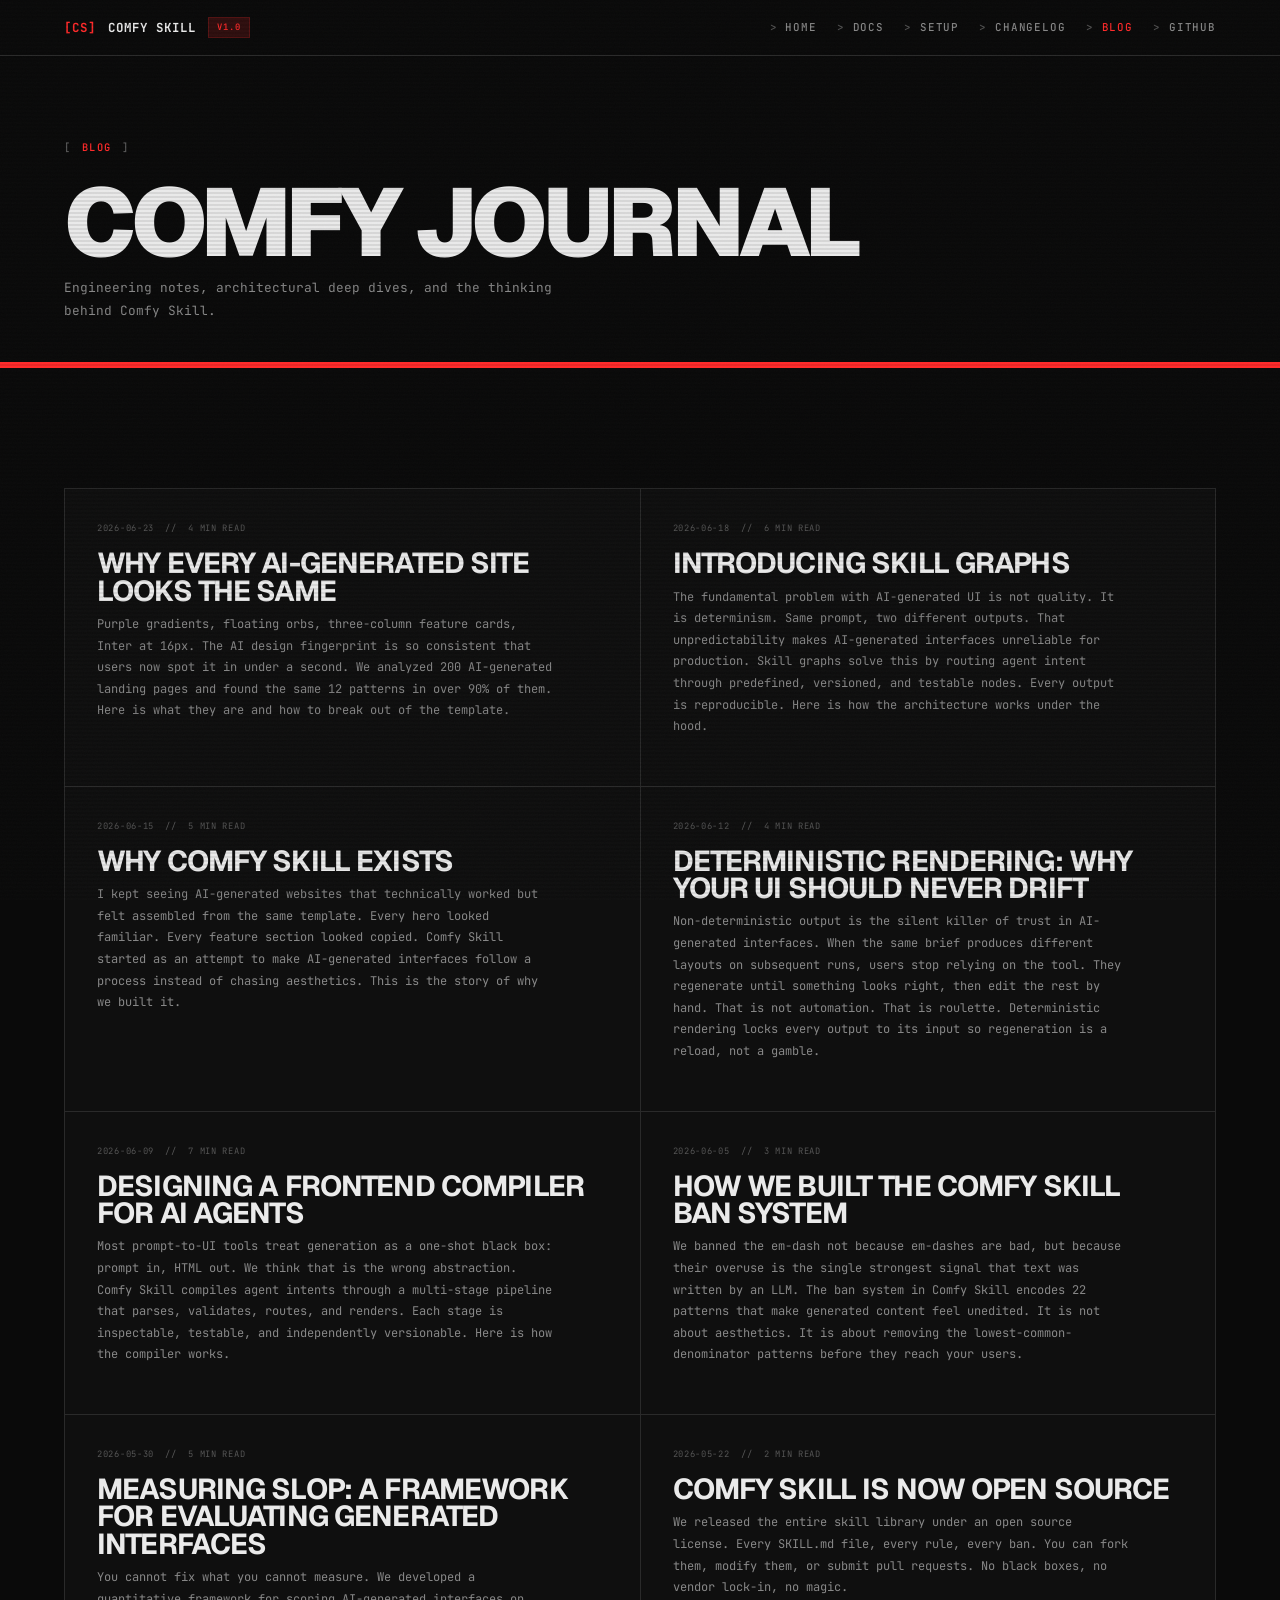
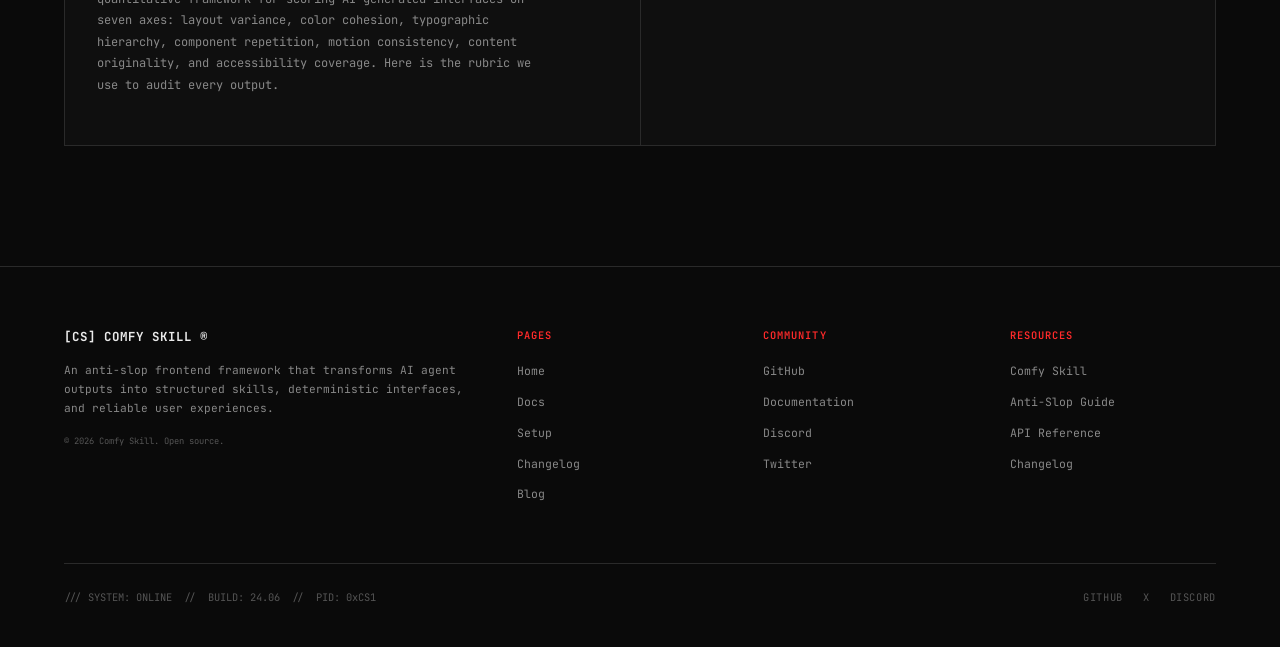
==== commit 5751c387: "fix typos" ====
--- a/blog.html
+++ b/blog.html
@@ -173,7 +173,7 @@
         <div>
           <div class="footer-heading">Resources</div>
           <ul class="footer-links">
-            <li><a href="#">Taste Skill</a></li>
+            <li><a href="#">Comfy Skill</a></li>
             <li><a href="#">Anti-Slop Guide</a></li>
             <li><a href="#">API Reference</a></li>
             <li><a href="changelog.html">Changelog</a></li>
